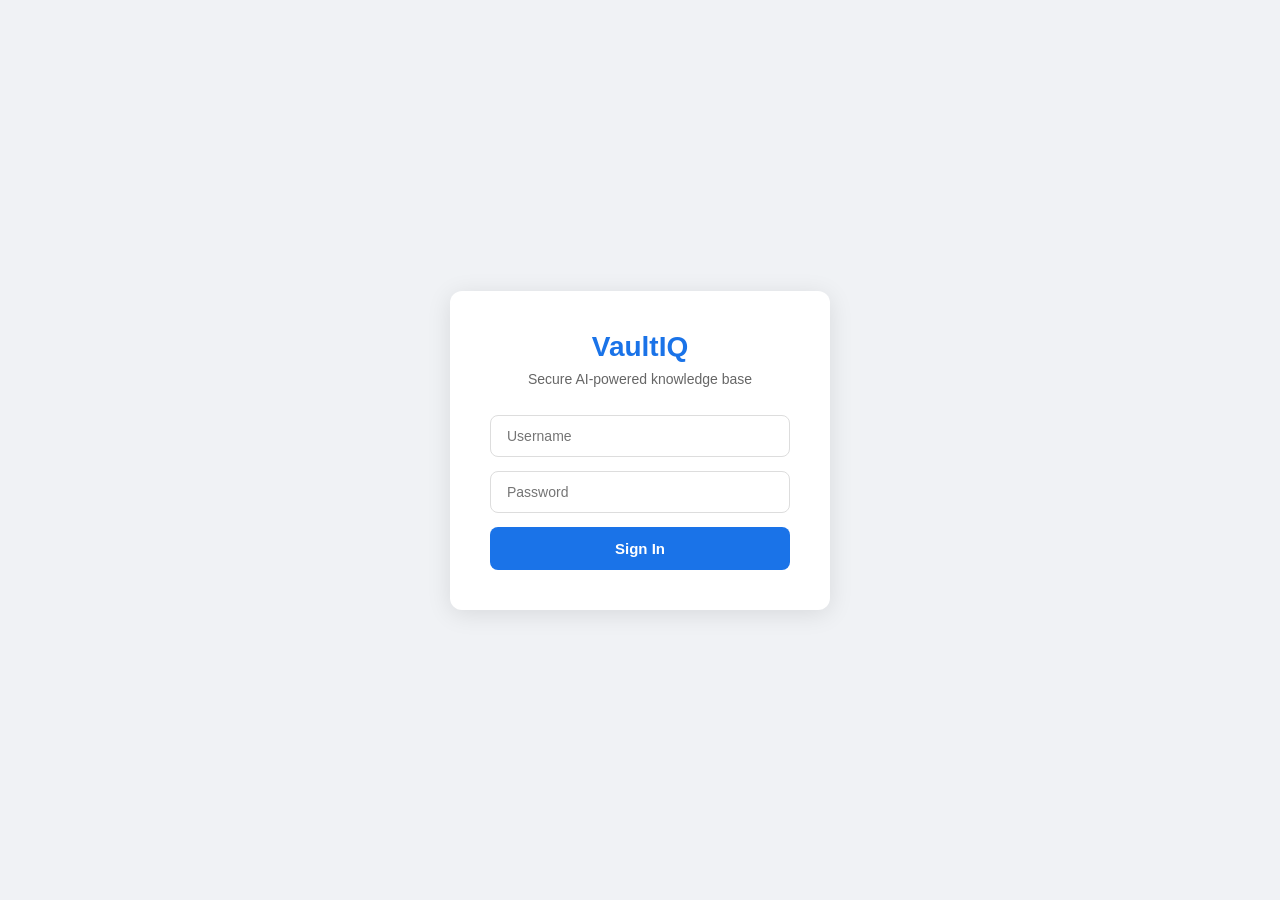
==== frontend/chatbot.html @ f564d14d "Initial commit - VaultIQ RAG Chatbot" ====
<!DOCTYPE html>
<html lang="en">

<head>
  <meta charset="UTF-8" />
  <meta name="viewport" content="width=device-width, initial-scale=1.0" />
  <title>VaultIQ</title>
  <link rel="stylesheet" href="styles.css" />
  <style>
    /* Format assistant answer text */
.bubble p {
    margin: 0 0 8px 0;
}

.bubble ul, .bubble ol {
    margin: 6px 0;
    padding-left: 20px;
}

.bubble li {
    margin-bottom: 4px;
    line-height: 1.5;
}

.bubble strong {
    font-weight: 600;
}
  </style>
</head>

<body>
  <div id="app">
    <div id="sidebar">
      <div class="sidebar-brand">🤖 VaultIQ</div>
      <hr class="sidebar-divider" />
      <div id="sidebar-username"></div>
      <div id="role-badge"></div>
      <p class="dept-heading">Accessible departments:</p>
      <section id="dept-list"></section>

      <div id="admin-panel" style="display:none">
        <hr style="border-color:#2d3f53; margin:16px 0">

        <div style="font-size:11px; text-transform:uppercase;
                    letter-spacing:1px; color:#7a8a9a; margin-bottom:12px">
          Admin Panel
        </div>

        <!-- Upload section -->
        <div style="margin-bottom:16px">
          <div style="font-size:12px; color:#aab4be; margin-bottom:6px">
            Upload Document
          </div>
          <select id="upload-dept" style="width:100%; padding:7px;
                   border-radius:6px; border:none; background:#2d3f53;
                   color:white; font-size:13px; margin-bottom:8px">
            <option value="">Select department...</option>
            <option value="engineering">Engineering</option>
            <option value="finance">Finance</option>
            <option value="hr">HR</option>
            <option value="marketing">Marketing</option>
            <option value="shared">Shared</option>
          </select>
          <input type="file" id="upload-file"
                 accept=".csv,.xlsx,.xls,.md,.txt"
                 style="width:100%; font-size:12px; color:#aab4be;
                        margin-bottom:8px">
          <button id="upload-btn" onclick="uploadDocument()"
                  style="width:100%; padding:8px; background:#1a73e8;
                         color:white; border:none; border-radius:6px;
                         font-size:13px; cursor:pointer">
            Upload & Ingest
          </button>
          <div id="upload-status" style="font-size:12px; margin-top:6px;
                                         color:#aab4be; min-height:16px">
          </div>
        </div>

        <!-- Manage documents section -->
        <div>
          <div style="font-size:12px; color:#aab4be; margin-bottom:6px">
            Manage Documents
          </div>
          <select id="manage-dept" style="width:100%; padding:7px;
                   border-radius:6px; border:none; background:#2d3f53;
                   color:white; font-size:13px; margin-bottom:8px"
                  onchange="listDocuments()">
            <option value="">Select department...</option>
            <option value="engineering">Engineering</option>
            <option value="finance">Finance</option>
            <option value="hr">HR</option>
            <option value="marketing">Marketing</option>
            <option value="shared">Shared</option>
          </select>
          <div id="doc-list" style="max-height:200px; overflow-y:auto">
          </div>
        </div>
      </div>

      <div class="sidebar-spacer" aria-hidden="true"></div>
      <button id="logout-btn" type="button">Logout</button>
    </div>
    <div id="main">
      <div id="chat-header">
        <span class="chat-header-title">VaultIQ — Internal Assistant</span>
        <div id="api-status" class="api-status" aria-live="polite">
          <span class="status-dot" aria-hidden="true"></span>
          <span class="status-label">Checking…</span>
        </div>
      </div>
      <div id="chat-messages"></div>
      <div id="input-area">
        <textarea id="query-input"
          placeholder="Ask a question about company data... (Enter to send, Shift+Enter for new line)"
          rows="1"></textarea>
        <button id="send-btn" type="button" aria-label="Send">➤</button>
      </div>
    </div>
  </div>

  <script>
    const API_BASE = "http://127.0.0.1:8000";

    const ROLE_COLORS = {
      engineering: "#1E88E5",
      finance: "#43A047",
      hr: "#FB8C00",
      marketing: "#8E24AA",
      shared: "#546E7A",
      admin: "#E53935"
    };

    const ROLE_PERMISSIONS = {
      engineering: ["engineering", "shared"],
      finance: ["finance", "shared"],
      hr: ["hr", "shared"],
      marketing: ["marketing", "shared"],
      shared: ["shared"],
      admin: ["engineering", "finance", "hr", "marketing", "shared"]
    };

    function checkAuth() {
        const token = localStorage.getItem("token");
        const role = localStorage.getItem("role");
        const username = localStorage.getItem("username");

        if (!token || !role || !username) {
          window.location.replace("index.html");
          return;
        }

        // Push a new state to handle back button
        history.pushState({ authenticated: true }, "", window.location.href);

        window.onpopstate = function(event) {
          // If user goes back, logout and redirect to index
          if (event.state && event.state.authenticated) {
            logout(true);
          } else {
            // If no state or different state, also logout
            logout(true);
          }
        };

        initializePage(role, username);
      }

    async function initializePage(role, username) {
      document.getElementById("sidebar-username").textContent = `👤 ${username}`;

      const roleBadge = document.getElementById("role-badge");
      roleBadge.innerHTML = "";
      const badgeSpan = document.createElement("span");
      badgeSpan.className = "role-badge-pill";
      badgeSpan.textContent = role;
      badgeSpan.style.backgroundColor = ROLE_COLORS[role] || "#546E7A";
      roleBadge.appendChild(badgeSpan);

      const deptList = document.getElementById("dept-list");
      deptList.innerHTML = "";
      const departments = ROLE_PERMISSIONS[role] || [];
      const ul = document.createElement("ul");
      ul.className = "dept-bullets";
      for (const department of departments) {
        const li = document.createElement("li");
        li.textContent = department;
        ul.appendChild(li);
      }
      deptList.appendChild(ul);

      if (role === "admin") {
        document.getElementById("admin-panel").style.display = "block";
      }

      await refreshApiStatus();

      document.getElementById("query-input").focus();
    }

    async function refreshApiStatus() {
      const wrap = document.getElementById("api-status");
      const dot = wrap.querySelector(".status-dot");
      const label = wrap.querySelector(".status-label");
      try {
        const response = await fetch(`${API_BASE}/health`);
        if (response.ok) {
          wrap.classList.remove("api-status--disconnected");
          wrap.classList.add("api-status--connected");
          dot.classList.remove("status-dot--bad");
          dot.classList.add("status-dot--ok");
          label.textContent = "Connected";
          return;
        }
      } catch (_) {
        /* fall through */
      }
      wrap.classList.remove("api-status--connected");
      wrap.classList.add("api-status--disconnected");
      dot.classList.remove("status-dot--ok");
      dot.classList.add("status-dot--bad");
      label.textContent = "Disconnected";
    }

    function logout(skipConfirm) {
      if (!skipConfirm && !confirm("Are you sure you want to logout?")) {
        return;
      }
      localStorage.removeItem("token");
      localStorage.removeItem("role");
      localStorage.removeItem("username");
      window.location.replace("index.html?logout=true");
    }

    async function sendMessage() {
      const queryInput = document.getElementById("query-input");
      const query = queryInput.value.trim();

      if (!query) {
        return;
      }

      appendUserBubble(query);
      queryInput.value = "";
      showTypingIndicator();

      try {
        const response = await fetch(`${API_BASE}/chat`, {
          method: "POST",
          headers: {
            Authorization: `Bearer ${localStorage.getItem("token")}`,
            "Content-Type": "application/json"
          },
          body: JSON.stringify({ query: query })
        });

        if (response.status === 401) {
          removeTypingIndicator();
          logout(true);
          return;
        }

        if (response.status === 200) {
          const data = await response.json();
          removeTypingIndicator();
          appendAssistantBubble(data.answer || "", data.sources || []);
          return;
        }

        removeTypingIndicator();
        appendAssistantBubble("Sorry, an error occurred. Please try again.", []);
      } catch (err) {
        removeTypingIndicator();
        appendAssistantBubble("Sorry, an error occurred. Please try again.", []);
      }
    }

    function appendUserBubble(text) {
      const chatMessages = document.getElementById("chat-messages");
      const message = document.createElement("div");
      message.className = "message user-message";

      const bubble = document.createElement("div");
      bubble.className = "bubble";
      bubble.textContent = text;

      message.appendChild(bubble);
      chatMessages.appendChild(message);
      scrollToBottom();
    }

    function appendAssistantBubble(answer, sources) {
      const chatMessages = document.getElementById("chat-messages");
      const message = document.createElement("div");
      message.className = "message assistant-message";

      const bubble = document.createElement("div");
      bubble.className = "bubble";
      bubble.innerHTML = formatAnswer(answer);
      message.appendChild(bubble);

      const details = document.createElement("details");
      details.className = "sources-details";

      const summary = document.createElement("summary");
      summary.textContent = "View sources";
      details.appendChild(summary);

      const body = document.createElement("div");
      body.className = "sources-details-body";

      if (Array.isArray(sources) && sources.length > 0) {
        const table = document.createElement("table");
        table.className = "sources-table";
        const thead = document.createElement("thead");
        const hr = document.createElement("tr");
        const thFile = document.createElement("th");
        thFile.textContent = "Source file";
        const thDept = document.createElement("th");
        thDept.textContent = "Department";
        hr.appendChild(thFile);
        hr.appendChild(thDept);
        thead.appendChild(hr);
        table.appendChild(thead);
        const tbody = document.createElement("tbody");
        for (const source of sources) {
          const tr = document.createElement("tr");
          const tdFile = document.createElement("td");
          tdFile.textContent = source.source_file || "—";
          const tdDept = document.createElement("td");
          tdDept.textContent = source.department || "—";
          tr.appendChild(tdFile);
          tr.appendChild(tdDept);
          tbody.appendChild(tr);
        }
        table.appendChild(tbody);
        body.appendChild(table);
      } else {
        const empty = document.createElement("p");
        empty.className = "sources-empty";
        empty.textContent = "No specific sources retrieved.";
        body.appendChild(empty);
      }

      details.appendChild(body);
      message.appendChild(details);

      chatMessages.appendChild(message);
      scrollToBottom();
    }

    function showTypingIndicator() {
      const chatMessages = document.getElementById("chat-messages");
      const message = document.createElement("div");
      message.id = "typing-indicator";
      message.className = "message assistant-message";

      const bubble = document.createElement("div");
      bubble.className = "bubble bubble--typing";

      const indicator = document.createElement("div");
      indicator.className = "typing-dots";
      indicator.innerHTML = "<span></span><span></span><span></span>";

      bubble.appendChild(indicator);
      message.appendChild(bubble);
      chatMessages.appendChild(message);
      scrollToBottom();
    }

    function removeTypingIndicator() {
      const typingIndicator = document.getElementById("typing-indicator");
      if (typingIndicator) {
        typingIndicator.remove();
      }
    }

    function scrollToBottom() {
      const chatMessages = document.getElementById("chat-messages");
      chatMessages.scrollTop = chatMessages.scrollHeight;
    }

    document.getElementById("send-btn").addEventListener("click", sendMessage);
    document.getElementById("query-input").addEventListener("keydown", (event) => {
      if (event.key === "Enter" && !event.shiftKey) {
        event.preventDefault();
        sendMessage();
      }
    });
    document.getElementById("logout-btn").addEventListener("click", logout);

    function formatAnswer(text) {
      const lines = text.split("\n");
      let html = "";
      let inList = false;

      for (let line of lines) {
        line = line.trim();
        if (!line) {
          if (inList) { html += "</ul>"; inList = false; }
          continue;
        }

        const bulletMatch = line.match(/^[-*•]\s+(.+)/);
        const numberedMatch = line.match(/^\d+\.\s+(.+)/);

        if (bulletMatch) {
          if (!inList) { html += "<ul>"; inList = true; }
          html += `<li>${bulletMatch[1]}</li>`;
        } else if (numberedMatch) {
          if (!inList) { html += "<ul>"; inList = true; }
          html += `<li>${numberedMatch[1]}</li>`;
        } else {
          if (inList) { html += "</ul>"; inList = false; }
          line = line.replace(/\*\*(.+?)\*\*/g, "<strong>$1</strong>");
          html += `<p>${line}</p>`;
        }
      }

      if (inList) html += "</ul>";
      return html;
    }

    async function uploadDocument() {
      const dept = document.getElementById("upload-dept").value;
      const fileInput = document.getElementById("upload-file");
      const status = document.getElementById("upload-status");
      const btn = document.getElementById("upload-btn");

      if (!dept) {
        status.style.color = "#e53935";
        status.textContent = "Please select a department.";
        return;
      }
      if (!fileInput.files || fileInput.files.length === 0) {
        status.style.color = "#e53935";
        status.textContent = "Please select a file.";
        return;
      }

      const file = fileInput.files[0];

      btn.disabled = true;
      btn.textContent = "Uploading...";
      status.style.color = "#aab4be";
      status.textContent = "Uploading and ingesting...";

      try {
        const formData = new FormData();
        formData.append("department", dept);
        formData.append("file", file);

        const response = await fetch("http://127.0.0.1:8000/admin/upload", {
          method: "POST",
          headers: { "Authorization": `Bearer ${localStorage.getItem("token")}` },
          body: formData
        });

        const data = await response.json();

        if (response.ok) {
          status.style.color = "#43a047";
          status.textContent = `✓ Ingested ${data.chunks_ingested} chunks from ${data.filename}`;
          fileInput.value = "";
          document.getElementById("upload-dept").value = "";
          const manageDept = document.getElementById("manage-dept").value;
          if (manageDept === dept) listDocuments();
        } else {
          status.style.color = "#e53935";
          status.textContent = `✗ ${data.detail || "Upload failed."}`;
        }
      } catch (e) {
        status.style.color = "#e53935";
        status.textContent = "✗ Network error. Is the API running?";
      } finally {
        btn.disabled = false;
        btn.textContent = "Upload & Ingest";
      }
    }

    async function listDocuments() {
      const dept = document.getElementById("manage-dept").value;
      const docList = document.getElementById("doc-list");

      if (!dept) {
        docList.innerHTML = "";
        return;
      }

      docList.innerHTML = `<div style="font-size:12px;color:#aab4be">Loading...</div>`;

      try {
        const response = await fetch(
          `http://127.0.0.1:8000/admin/documents?department=${dept}`,
          { headers: { "Authorization": `Bearer ${localStorage.getItem("token")}` } }
        );

        const data = await response.json();

        if (!response.ok) {
          docList.innerHTML = `<div style="font-size:12px;color:#e53935">${data.detail || "Failed to load documents."}</div>`;
          return;
        }

        if (data.documents.length === 0) {
          docList.innerHTML = `<div style="font-size:12px;color:#aab4be">No documents in this department.</div>`;
          return;
        }

        docList.innerHTML = data.documents.map(doc => `
          <div style="display:flex; justify-content:space-between; align-items:center;
                      padding:6px 8px; background:#2d3f53; border-radius:6px; margin-bottom:4px">
            <div>
              <div style="font-size:12px; color:white; word-break:break-all">${doc.filename}</div>
              <div style="font-size:11px; color:#7a8a9a">${(doc.size_bytes / 1024).toFixed(1)} KB</div>
            </div>
            <button onclick="deleteDocument('${doc.department}', '${doc.filename}')"
                    style="background:#e53935; color:white; border:none; border-radius:4px;
                           padding:4px 8px; font-size:11px; cursor:pointer;
                           white-space:nowrap; margin-left:8px">
              Delete
            </button>
          </div>
        `).join("");
      } catch (e) {
        docList.innerHTML = `<div style="font-size:12px;color:#e53935">Network error.</div>`;
      }
    }

    async function deleteDocument(department, filename) {
      const confirmed = confirm(
        `Delete "${filename}" from ${department}?\n\n` +
        `This will remove the file and all its chunks from the knowledge base. ` +
        `This cannot be undone.`
      );
      if (!confirmed) return;

      try {
        const response = await fetch("http://127.0.0.1:8000/admin/documents", {
          method: "DELETE",
          headers: {
            "Authorization": `Bearer ${localStorage.getItem("token")}`,
            "Content-Type": "application/json"
          },
          body: JSON.stringify({ department, filename })
        });

        const data = await response.json();

        if (response.ok) {
          listDocuments();
          const status = document.getElementById("upload-status");
          status.style.color = "#43a047";
          status.textContent = `✓ Deleted ${filename} from ${department}.`;
        } else {
          alert(`Delete failed: ${data.detail || "Unknown error."}`);
        }
      } catch (e) {
        alert("Network error. Is the API running?");
      }
    }

    checkAuth();
  </script>
</body>

</html>
---- frontend/styles.css ----
* {
  box-sizing: border-box;
}

html,
body {
  margin: 0;
  padding: 0;
  height: 100%;
  overflow: hidden;
  font-family: -apple-system, BlinkMacSystemFont, "Segoe UI", sans-serif;
}

#app {
  display: flex;
  min-height: 100vh;
  height: 100vh;
}

#sidebar {
  position: fixed;
  left: 0;
  top: 0;
  width: 260px;
  height: 100vh;
  background: #1e2a3a;
  color: #ffffff;
  display: flex;
  flex-direction: column;
  padding: 20px 16px 20px;
  overflow-y: auto;
}

.sidebar-brand {
  font-weight: 700;
  font-size: 16px;
  color: #ffffff;
  line-height: 1.3;
}

.sidebar-divider {
  width: 100%;
  border: none;
  border-top: 1px solid #2d3f53;
  margin: 16px 0;
}

#sidebar-username {
  font-size: 14px;
  color: #aab4be;
  margin-bottom: 8px;
}

#role-badge {
  margin-bottom: 16px;
}

.role-badge-pill {
  display: inline-block;
  padding: 4px 12px;
  border-radius: 999px;
  font-size: 12px;
  font-weight: 600;
  color: #ffffff;
}

.dept-heading {
  margin: 0 0 8px;
  font-size: 12px;
  font-weight: 600;
  color: #aab4be;
  text-transform: uppercase;
  letter-spacing: 0.02em;
}

#dept-list {
  margin: 0;
}

.dept-bullets {
  margin: 0;
  padding-left: 18px;
  color: #aab4be;
  font-size: 13px;
  line-height: 1.5;
}

.sidebar-spacer {
  flex: 1;
  min-height: 8px;
}

#logout-btn {
  margin-top: 0;
  width: 100%;
  padding: 10px 12px;
  border: none;
  border-radius: 8px;
  font-size: 14px;
  font-weight: 600;
  cursor: pointer;
  background: rgba(229, 57, 53, 0.2);
  color: #ffcdd2;
  border: 1px solid rgba(229, 57, 53, 0.45);
}

#logout-btn:hover {
  background: rgba(229, 57, 53, 0.35);
  color: #ffffff;
}

#main {
  margin-left: 260px;
  width: calc(100% - 260px);
  height: 100vh;
  display: flex;
  flex-direction: column;
  background: #ffffff;
  overflow: hidden;
}

#chat-header {
  flex-shrink: 0;
  display: flex;
  align-items: center;
  justify-content: space-between;
  padding: 16px 24px;
  border-bottom: 1px solid #e8eaed;
  background: #ffffff;
}

.chat-header-title {
  font-weight: 600;
  font-size: 16px;
  color: #1e2a3a;
}

.api-status {
  display: inline-flex;
  align-items: center;
  gap: 8px;
  font-size: 13px;
}

.api-status--connected .status-label {
  color: #1e8e3e;
}

.api-status--disconnected .status-label {
  color: #c5221f;
}

.status-dot {
  width: 8px;
  height: 8px;
  border-radius: 50%;
  display: inline-block;
  background: #9aa0a6;
}

.status-dot--ok {
  background: #1e8e3e;
  box-shadow: 0 0 0 2px rgba(30, 142, 62, 0.25);
}

.status-dot--bad {
  background: #c5221f;
  box-shadow: 0 0 0 2px rgba(197, 34, 31, 0.25);
}

#chat-messages {
  flex: 1;
  overflow-y: auto;
  padding: 24px;
  background: #f8f9fa;
  display: flex;
  flex-direction: column;
  gap: 16px;
}

#input-area {
  flex-shrink: 0;
  display: flex;
  flex-direction: row;
  align-items: stretch;
  gap: 12px;
  background: #ffffff;
  border-top: 1px solid #e8eaed;
  padding: 16px 24px;
}

#query-input {
  flex: 1;
  min-height: 44px;
  height: 44px;
  resize: none;
  border: 1px solid #ddd;
  border-radius: 8px;
  padding: 10px 14px;
  font-size: 14px;
  font-family: inherit;
}

#query-input:focus {
  outline: none;
  border-color: #1a73e8;
}

#send-btn {
  background: #1a73e8;
  color: #ffffff;
  border: none;
  border-radius: 8px;
  padding: 0 20px;
  font-size: 18px;
  cursor: pointer;
  line-height: 1;
}

#send-btn:hover {
  background: #1557b0;
}

.message {
  display: flex;
  flex-direction: column;
  max-width: 100%;
}

.user-message {
  align-items: flex-end;
}

.assistant-message {
  align-items: flex-start;
}

.bubble {
  max-width: 70%;
  padding: 12px 16px;
  font-size: 14px;
  line-height: 1.6;
}

.user-message .bubble {
  background: #1a73e8;
  color: #ffffff;
  border-radius: 18px 18px 4px 18px;
}

.assistant-message .bubble {
  background: #ffffff;
  border: 1px solid #e8eaed;
  color: #1e2a3a;
  border-radius: 18px 18px 18px 4px;
}

.bubble--typing {
  display: inline-flex;
  align-items: center;
}

.sources-details {
  margin-top: 8px;
  max-width: 70%;
}

.sources-details summary {
  cursor: pointer;
  font-size: 12px;
  color: #5f6368;
  list-style: none;
}

.sources-details summary::-webkit-details-marker {
  display: none;
}

.sources-details summary::before {
  content: "▶ ";
  font-size: 10px;
}

.sources-details[open] summary::before {
  content: "▼ ";
}

.sources-details-body {
  margin-top: 8px;
  background: #f1f3f4;
  border-radius: 6px;
  padding: 8px 12px;
  font-size: 12px;
}

.sources-table {
  width: 100%;
  border-collapse: collapse;
  font-size: 12px;
}

.sources-table th,
.sources-table td {
  text-align: left;
  padding: 4px 8px 4px 0;
  vertical-align: top;
}

.sources-table th {
  font-weight: 600;
  color: #3c4043;
  border-bottom: 1px solid #dadce0;
}

.sources-table td {
  color: #5f6368;
}

.sources-empty {
  margin: 0;
  color: #5f6368;
}

.typing-dots {
  display: inline-flex;
  align-items: center;
  gap: 4px;
}

.typing-dots span {
  width: 6px;
  height: 6px;
  border-radius: 50%;
  background: #5f6368;
  display: inline-block;
  animation: typing-bounce 0.8s infinite ease-in-out;
}

.typing-dots span:nth-child(1) {
  animation-delay: 0s;
}

.typing-dots span:nth-child(2) {
  animation-delay: 0.15s;
}

.typing-dots span:nth-child(3) {
  animation-delay: 0.3s;
}

@keyframes typing-bounce {
  0%,
  80%,
  100% {
    transform: translateY(0);
  }
  40% {
    transform: translateY(-4px);
  }
}

/* Format assistant answer text */
.bubble p {
  margin: 0 0 8px 0;
}

.bubble ul, .bubble ol {
  margin: 6px 0;
  padding-left: 20px;
}

.bubble li {
  margin-bottom: 4px;
  line-height: 1.5;
}

.bubble strong {
  font-weight: 600;
}
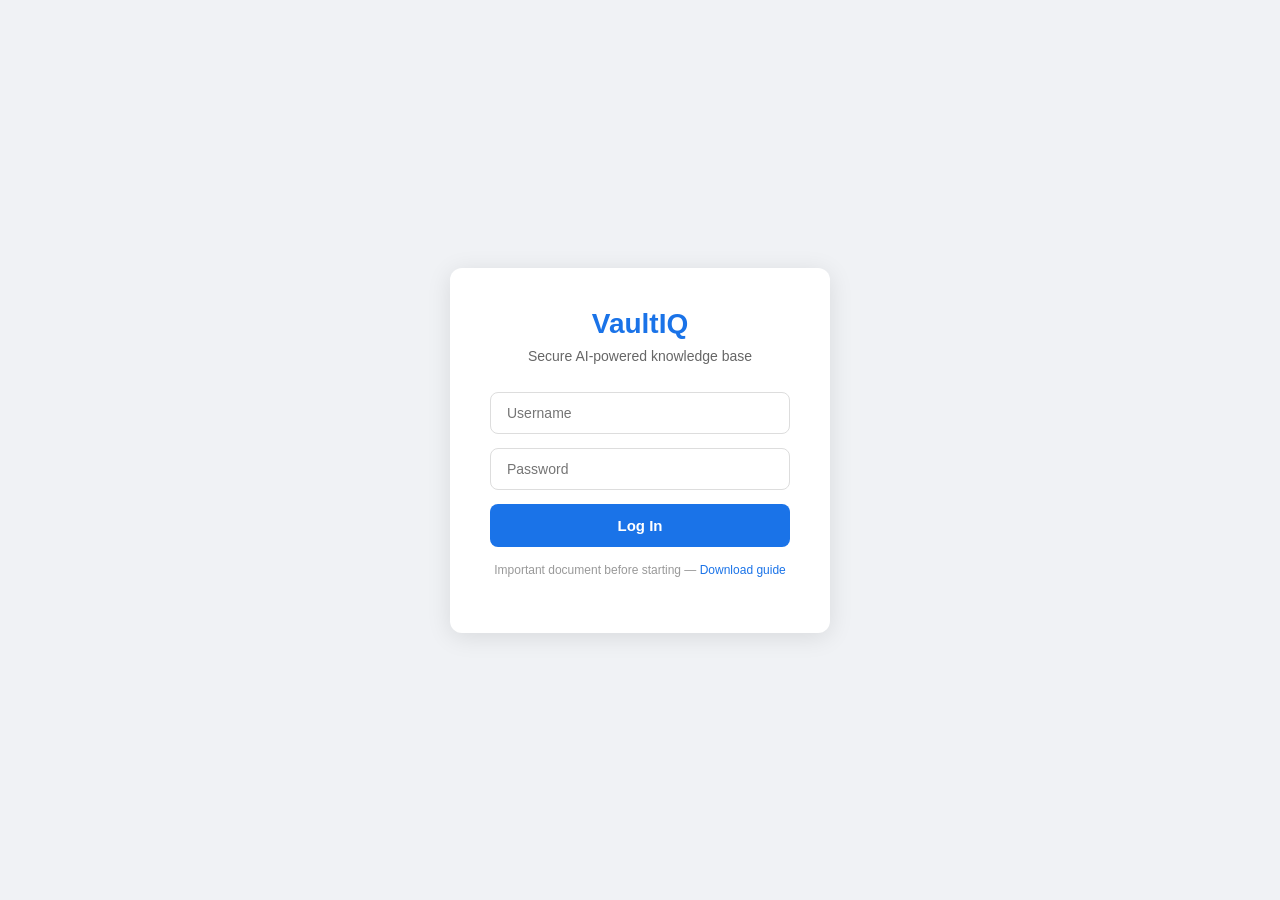
==== commit 6b16b56b: "answer in chatbot" ====
--- a/frontend/chatbot.html
+++ b/frontend/chatbot.html
@@ -37,65 +37,6 @@
       <div id="role-badge"></div>
       <p class="dept-heading">Accessible departments:</p>
       <section id="dept-list"></section>
-
-      <div id="admin-panel" style="display:none">
-        <hr style="border-color:#2d3f53; margin:16px 0">
-
-        <div style="font-size:11px; text-transform:uppercase;
-                    letter-spacing:1px; color:#7a8a9a; margin-bottom:12px">
-          Admin Panel
-        </div>
-
-        <!-- Upload section -->
-        <div style="margin-bottom:16px">
-          <div style="font-size:12px; color:#aab4be; margin-bottom:6px">
-            Upload Document
-          </div>
-          <select id="upload-dept" style="width:100%; padding:7px;
-                   border-radius:6px; border:none; background:#2d3f53;
-                   color:white; font-size:13px; margin-bottom:8px">
-            <option value="">Select department...</option>
-            <option value="engineering">Engineering</option>
-            <option value="finance">Finance</option>
-            <option value="hr">HR</option>
-            <option value="marketing">Marketing</option>
-            <option value="shared">Shared</option>
-          </select>
-          <input type="file" id="upload-file"
-                 accept=".csv,.xlsx,.xls,.md,.txt"
-                 style="width:100%; font-size:12px; color:#aab4be;
-                        margin-bottom:8px">
-          <button id="upload-btn" onclick="uploadDocument()"
-                  style="width:100%; padding:8px; background:#1a73e8;
-                         color:white; border:none; border-radius:6px;
-                         font-size:13px; cursor:pointer">
-            Upload & Ingest
-          </button>
-          <div id="upload-status" style="font-size:12px; margin-top:6px;
-                                         color:#aab4be; min-height:16px">
-          </div>
-        </div>
-
-        <!-- Manage documents section -->
-        <div>
-          <div style="font-size:12px; color:#aab4be; margin-bottom:6px">
-            Manage Documents
-          </div>
-          <select id="manage-dept" style="width:100%; padding:7px;
-                   border-radius:6px; border:none; background:#2d3f53;
-                   color:white; font-size:13px; margin-bottom:8px"
-                  onchange="listDocuments()">
-            <option value="">Select department...</option>
-            <option value="engineering">Engineering</option>
-            <option value="finance">Finance</option>
-            <option value="hr">HR</option>
-            <option value="marketing">Marketing</option>
-            <option value="shared">Shared</option>
-          </select>
-          <div id="doc-list" style="max-height:200px; overflow-y:auto">
-          </div>
-        </div>
-      </div>
 
       <div class="sidebar-spacer" aria-hidden="true"></div>
       <button id="logout-btn" type="button">Logout</button>
@@ -119,7 +60,7 @@
   </div>
 
   <script>
-    const API_BASE = "http://127.0.0.1:8000";
+    const API_BASE = "https://ananyayash-vaultiq-api.hf.space";
 
     const ROLE_COLORS = {
       engineering: "#1E88E5",
@@ -187,10 +128,6 @@
         ul.appendChild(li);
       }
       deptList.appendChild(ul);
-
-      if (role === "admin") {
-        document.getElementById("admin-panel").style.display = "block";
-      }
 
       await refreshApiStatus();
 
@@ -241,6 +178,7 @@
 
       appendUserBubble(query);
       queryInput.value = "";
+      queryInput.style.height = "44px";
       showTypingIndicator();
 
       try {
@@ -386,6 +324,12 @@
         sendMessage();
       }
     });
+
+    const queryInput = document.getElementById("query-input");
+    queryInput.addEventListener("input", () => {
+      queryInput.style.height = "44px";
+      queryInput.style.height = queryInput.scrollHeight + "px";
+    });
     document.getElementById("logout-btn").addEventListener("click", logout);
 
     function formatAnswer(text) {
@@ -394,170 +338,41 @@
       let inList = false;
 
       for (let line of lines) {
-        line = line.trim();
-        if (!line) {
-          if (inList) { html += "</ul>"; inList = false; }
-          continue;
-        }
-
-        const bulletMatch = line.match(/^[-*•]\s+(.+)/);
-        const numberedMatch = line.match(/^\d+\.\s+(.+)/);
-
-        if (bulletMatch) {
-          if (!inList) { html += "<ul>"; inList = true; }
-          html += `<li>${bulletMatch[1]}</li>`;
-        } else if (numberedMatch) {
-          if (!inList) { html += "<ul>"; inList = true; }
-          html += `<li>${numberedMatch[1]}</li>`;
-        } else {
-          if (inList) { html += "</ul>"; inList = false; }
-          line = line.replace(/\*\*(.+?)\*\*/g, "<strong>$1</strong>");
-          html += `<p>${line}</p>`;
-        }
-      }
-
-      if (inList) html += "</ul>";
-      return html;
-    }
-
-    async function uploadDocument() {
-      const dept = document.getElementById("upload-dept").value;
-      const fileInput = document.getElementById("upload-file");
-      const status = document.getElementById("upload-status");
-      const btn = document.getElementById("upload-btn");
-
-      if (!dept) {
-        status.style.color = "#e53935";
-        status.textContent = "Please select a department.";
-        return;
-      }
-      if (!fileInput.files || fileInput.files.length === 0) {
-        status.style.color = "#e53935";
-        status.textContent = "Please select a file.";
-        return;
-      }
-
-      const file = fileInput.files[0];
-
-      btn.disabled = true;
-      btn.textContent = "Uploading...";
-      status.style.color = "#aab4be";
-      status.textContent = "Uploading and ingesting...";
-
-      try {
-        const formData = new FormData();
-        formData.append("department", dept);
-        formData.append("file", file);
-
-        const response = await fetch("http://127.0.0.1:8000/admin/upload", {
-          method: "POST",
-          headers: { "Authorization": `Bearer ${localStorage.getItem("token")}` },
-          body: formData
-        });
-
-        const data = await response.json();
-
-        if (response.ok) {
-          status.style.color = "#43a047";
-          status.textContent = `✓ Ingested ${data.chunks_ingested} chunks from ${data.filename}`;
-          fileInput.value = "";
-          document.getElementById("upload-dept").value = "";
-          const manageDept = document.getElementById("manage-dept").value;
-          if (manageDept === dept) listDocuments();
-        } else {
-          status.style.color = "#e53935";
-          status.textContent = `✗ ${data.detail || "Upload failed."}`;
-        }
-      } catch (e) {
-        status.style.color = "#e53935";
-        status.textContent = "✗ Network error. Is the API running?";
-      } finally {
-        btn.disabled = false;
-        btn.textContent = "Upload & Ingest";
-      }
-    }
-
-    async function listDocuments() {
-      const dept = document.getElementById("manage-dept").value;
-      const docList = document.getElementById("doc-list");
-
-      if (!dept) {
-        docList.innerHTML = "";
-        return;
-      }
-
-      docList.innerHTML = `<div style="font-size:12px;color:#aab4be">Loading...</div>`;
-
-      try {
-        const response = await fetch(
-          `http://127.0.0.1:8000/admin/documents?department=${dept}`,
-          { headers: { "Authorization": `Bearer ${localStorage.getItem("token")}` } }
-        );
-
-        const data = await response.json();
-
-        if (!response.ok) {
-          docList.innerHTML = `<div style="font-size:12px;color:#e53935">${data.detail || "Failed to load documents."}</div>`;
-          return;
-        }
-
-        if (data.documents.length === 0) {
-          docList.innerHTML = `<div style="font-size:12px;color:#aab4be">No documents in this department.</div>`;
-          return;
-        }
-
-        docList.innerHTML = data.documents.map(doc => `
-          <div style="display:flex; justify-content:space-between; align-items:center;
-                      padding:6px 8px; background:#2d3f53; border-radius:6px; margin-bottom:4px">
-            <div>
-              <div style="font-size:12px; color:white; word-break:break-all">${doc.filename}</div>
-              <div style="font-size:11px; color:#7a8a9a">${(doc.size_bytes / 1024).toFixed(1)} KB</div>
-            </div>
-            <button onclick="deleteDocument('${doc.department}', '${doc.filename}')"
-                    style="background:#e53935; color:white; border:none; border-radius:4px;
-                           padding:4px 8px; font-size:11px; cursor:pointer;
-                           white-space:nowrap; margin-left:8px">
-              Delete
-            </button>
-          </div>
-        `).join("");
-      } catch (e) {
-        docList.innerHTML = `<div style="font-size:12px;color:#e53935">Network error.</div>`;
-      }
-    }
-
-    async function deleteDocument(department, filename) {
-      const confirmed = confirm(
-        `Delete "${filename}" from ${department}?\n\n` +
-        `This will remove the file and all its chunks from the knowledge base. ` +
-        `This cannot be undone.`
-      );
-      if (!confirmed) return;
-
-      try {
-        const response = await fetch("http://127.0.0.1:8000/admin/documents", {
-          method: "DELETE",
-          headers: {
-            "Authorization": `Bearer ${localStorage.getItem("token")}`,
-            "Content-Type": "application/json"
-          },
-          body: JSON.stringify({ department, filename })
-        });
-
-        const data = await response.json();
-
-        if (response.ok) {
-          listDocuments();
-          const status = document.getElementById("upload-status");
-          status.style.color = "#43a047";
-          status.textContent = `✓ Deleted ${filename} from ${department}.`;
-        } else {
-          alert(`Delete failed: ${data.detail || "Unknown error."}`);
-        }
-      } catch (e) {
-        alert("Network error. Is the API running?");
-      }
-    }
+          line = line.trim();
+          if (!line) {
+              if (inList) {
+                  html += "</ul>";
+                  inList = false;
+              }
+              continue;
+      }
+
+            const bulletMatch  = line.match(/^[-*•]\s+(.+)/);
+            const numberedMatch = line.match(/^\d+\.\s+(.+)/);
+
+            // Lines ending with colon are headings — no bullet
+            const isHeading = line.endsWith(":");
+
+            if ((bulletMatch || numberedMatch) && !isHeading) {
+                if (!inList) {
+                    html += "<ul>";
+                    inList = true;
+                }
+                const content = bulletMatch ? bulletMatch[1] : numberedMatch[1];
+                html += `<li>${content}</li>`;
+            } else {
+                if (inList) {
+                    html += "</ul>";
+                    inList = false;
+                }
+                line = line.replace(/\*\*(.+?)\*\*/g, "<strong>$1</strong>");
+                html += `<p>${line}</p>`;
+            }
+        }
+
+        if (inList) html += "</ul>";
+        return html;
+}
 
     checkAuth();
   </script>
--- a/frontend/styles.css
+++ b/frontend/styles.css
@@ -192,6 +192,7 @@
 #query-input {
   flex: 1;
   min-height: 44px;
+  max-height: 200px;
   height: 44px;
   resize: none;
   border: 1px solid #ddd;
@@ -199,6 +200,7 @@
   padding: 10px 14px;
   font-size: 14px;
   font-family: inherit;
+  overflow-y: auto;
 }
 
 #query-input:focus {
